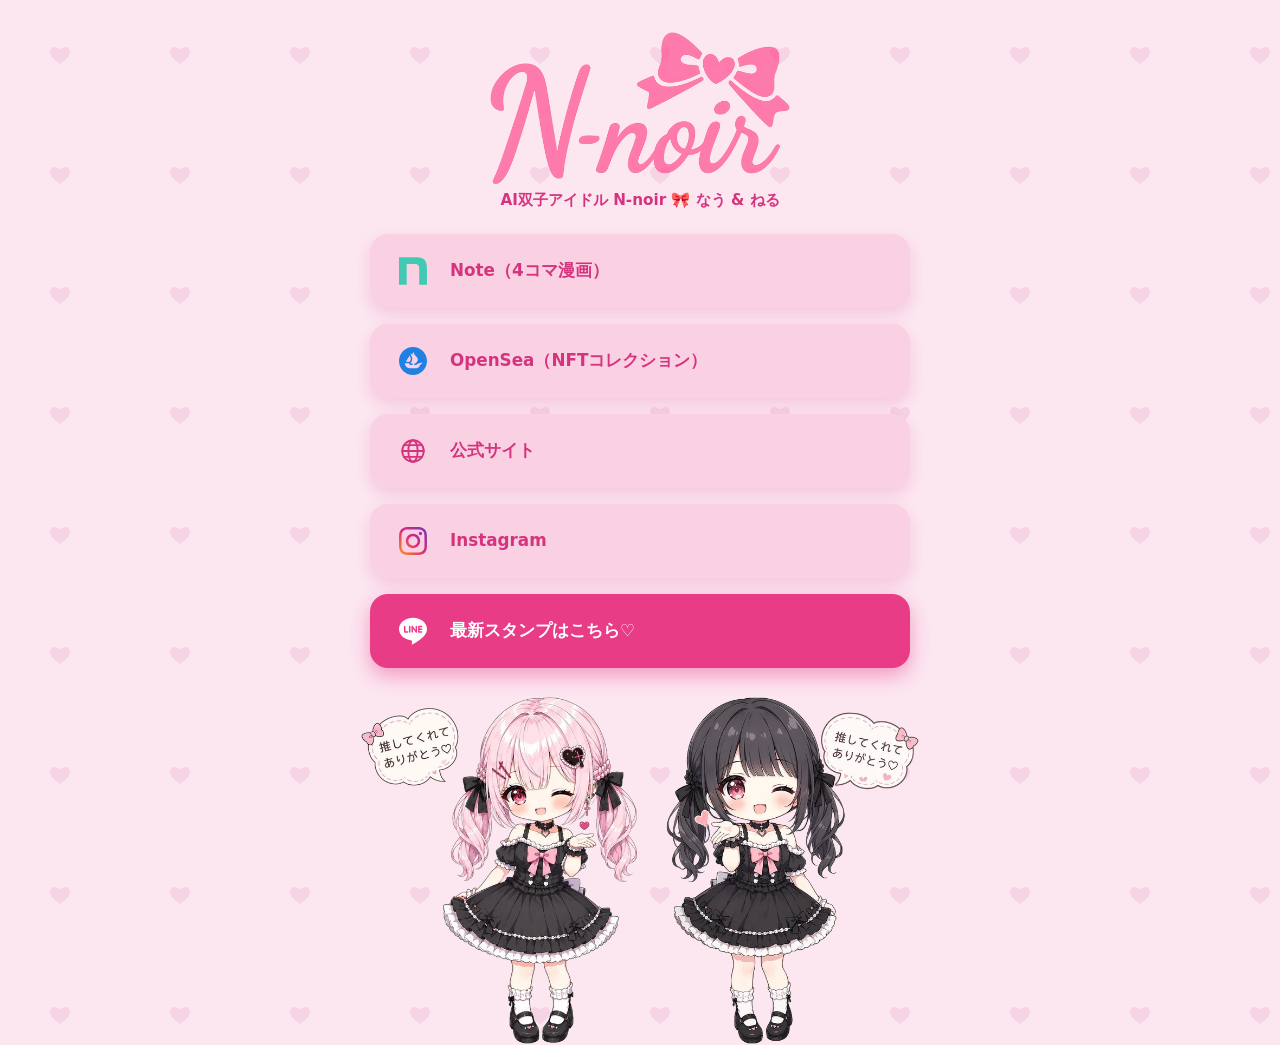
==== links.html @ d2251123 "Add links hub page (links.html) with brand-icon buttons 5 buttons (Note/OpenSea/公式サイト/Instagram + LI" ====
<!DOCTYPE html>
<html lang="ja">
<head>
  <meta charset="UTF-8">
  <meta name="viewport" content="width=device-width, initial-scale=1.0">
  <title>N-noir｜リンク</title>
  <meta name="description" content="N-noir（なう＆ねる）の各リンクまとめ">
  <style>
    :root{
      --pink-bg:#FAD1E3;        /* 1〜4番：淡いピンク背景 */
      --pink-text:#D6337E;      /* 1〜4番：濃いピンク文字 */
      --accent-bg:#E93C87;      /* 5番：濃いめのピンク */
      --page-bg:#FCE7F1;        /* ページ背景（やさしいピンク） */
    }
    *{box-sizing:border-box;}
    body{
      margin:0;
      min-height:100vh;
      background-color:var(--page-bg);
      background-image:url("data:image/svg+xml,%3Csvg xmlns='http://www.w3.org/2000/svg' width='120' height='120' viewBox='0 0 120 120'%3E%3Cpath d='M60,64C60,64,50,58,50,52C50,49,52,47,54.5,47C57,47,60,49.5,60,49.5C60,49.5,63,47,65.5,47C68,47,70,49,70,52C70,58,60,64,60,64Z' fill='%23EFB7D1' fill-opacity='0.4'/%3E%3C/svg%3E");
      background-size:120px 120px;
      font-family:"Hiragino Maru Gothic ProN","ヒラギノ丸ゴ ProN",
                  "Rounded Mplus 1c","M PLUS Rounded 1c",system-ui,
                  -apple-system,"Segoe UI",sans-serif;
      display:flex;
      flex-direction:column;
      align-items:center;
      padding:26px 0 0;
    }
    .logo{
      width:62%;
      max-width:300px;
      height:auto;
      opacity:.65;            /* ロゴは薄め・控えめ */
      margin:6px 0 4px;
    }
    .tagline{
      color:var(--pink-text);
      font-size:.95rem;
      font-weight:700;
      text-align:center;
      line-height:1.5;
      width:86%;
      max-width:540px;
      margin:0 0 22px;
    }
    .links{
      width:86%;
      max-width:540px;
      display:flex;
      flex-direction:column;
      gap:16px;
    }
    .link-btn{
      display:flex;
      align-items:center;
      gap:14px;
      width:100%;
      min-width:0;
      min-height:66px;
      padding:14px 20px;
      border-radius:18px;
      background:var(--pink-bg);
      color:var(--pink-text);
      text-decoration:none;
      font-weight:700;
      box-shadow:0 6px 16px rgba(214,51,126,.18);
      transition:transform .18s ease, box-shadow .18s ease;
      -webkit-tap-highlight-color:transparent;
    }
    .link-btn .icon{
      flex:0 0 46px;
      width:46px;
      height:46px;
      display:flex;
      align-items:center;
      justify-content:center;
    }
    .link-btn .icon svg{width:28px;height:28px;display:block;}
    .link-btn .label{
      font-size:1.05rem;
      line-height:1.35;
      min-width:0;
      overflow-wrap:break-word;
    }
    .link-btn:hover,
    .link-btn:focus-visible,
    .link-btn:active{
      transform:translateY(-2px) scale(1.02);
      box-shadow:0 10px 22px rgba(214,51,126,.28);
      outline:none;
    }
    /* 5番：アクセント（形・サイズは他と同一、色だけ変更） */
    .link-btn.accent{
      background:var(--accent-bg);
      color:#ffffff;
      box-shadow:0 8px 20px rgba(233,60,135,.45);
    }
    .link-btn.accent:hover,
    .link-btn.accent:focus-visible,
    .link-btn.accent:active{
      box-shadow:0 12px 26px rgba(233,60,135,.55);
    }
    /* 下の2人（高さ揃え済みの素材） */
    .characters{
      width:100%;
      max-width:600px;
      margin-top:auto;          /* ページ下部に寄せる */
      padding-top:28px;
      display:block;
    }
    .characters img{
      display:block;
      width:96%;
      max-width:560px;
      height:auto;
      margin:0 auto;
    }
  </style>
</head>
<body>
  <img class="logo" src="assets/links/logo.png" alt="N-noir ロゴ">
  <p class="tagline">AI双子アイドル N-noir 🎀 なう &amp; ねる</p>

  <nav class="links" aria-label="N-noir 各種リンク">

    <!-- 1. note -->
    <a class="link-btn" href="https://note.com/nnoir_official"
       target="_blank" rel="noopener noreferrer" aria-label="note（4コマ漫画）を開く">
      <span class="icon" aria-hidden="true">
        <svg viewBox="0 0 24 24" xmlns="http://www.w3.org/2000/svg">
          <path fill="#41C9B4" d="M0 .279c4.623 0 10.953-.235 15.498-.117 6.099.156 8.39 2.813 8.468 9.374.077 3.71 0 14.335 0 14.335h-6.598c0-9.296.04-10.83 0-13.759-.078-2.578-.814-3.807-2.795-4.041-2.097-.235-7.975-.04-7.975-.04v17.84H0Z"/>
        </svg>
      </span>
      <span class="label">Note（4コマ漫画）</span>
    </a>

    <!-- 2. OpenSea -->
    <a class="link-btn" href="https://opensea.io/ja/NnoirProject"
       target="_blank" rel="noopener noreferrer" aria-label="OpenSea（NFTコレクション）を開く">
      <span class="icon" aria-hidden="true">
        <svg viewBox="0 0 24 24" xmlns="http://www.w3.org/2000/svg">
          <path fill="#2081E2" d="M12 0C5.374 0 0 5.374 0 12s5.374 12 12 12 12-5.374 12-12S18.629 0 12 0ZM5.92 12.403l.051-.081 3.123-4.884a.107.107 0 0 1 .187.014c.52 1.169.972 2.623.76 3.528-.088.372-.335.876-.614 1.342a2.405 2.405 0 0 1-.117.199.106.106 0 0 1-.09.045H6.013a.106.106 0 0 1-.091-.163zm13.914 1.68a.109.109 0 0 1-.065.101c-.243.103-1.07.485-1.414.962-.878 1.222-1.548 2.97-3.048 2.97H9.053a4.019 4.019 0 0 1-4.013-4.028v-.072c0-.058.048-.106.108-.106h3.485c.07 0 .12.063.115.132-.026.226.017.459.125.67.206.42.636.682 1.099.682h1.726v-1.347H9.99a.11.11 0 0 1-.089-.173l.063-.09c.16-.231.391-.586.621-.992.156-.274.308-.566.43-.86.024-.052.043-.107.065-.16.033-.094.067-.182.091-.269a4.57 4.57 0 0 0 .065-.223c.057-.25.081-.514.081-.787 0-.108-.004-.221-.014-.327-.005-.117-.02-.235-.034-.352a3.415 3.415 0 0 0-.048-.312 6.494 6.494 0 0 0-.098-.468l-.014-.06c-.03-.108-.056-.21-.09-.317a11.824 11.824 0 0 0-.328-.972 5.212 5.212 0 0 0-.142-.355c-.072-.178-.146-.339-.213-.49a3.564 3.564 0 0 1-.094-.197 4.658 4.658 0 0 0-.103-.213c-.024-.053-.053-.104-.072-.152l-.211-.388c-.029-.053.019-.118.077-.101l1.32.357h.01l.173.05.192.054.07.019v-.783c0-.379.302-.686.679-.686a.66.66 0 0 1 .477.202.69.69 0 0 1 .2.484V6.65l.141.039c.01.005.022.01.031.017.034.024.084.062.147.11.05.038.103.086.165.137a10.351 10.351 0 0 1 .574.504c.214.199.454.432.684.691.065.074.127.146.192.226.062.079.132.156.19.232.079.104.16.212.235.324.033.053.074.108.105.161.096.142.178.288.257.435.034.067.067.141.096.213.089.197.159.396.202.598a.65.65 0 0 1 .029.132v.01c.014.057.019.12.024.184a2.057 2.057 0 0 1-.106.874c-.031.084-.06.17-.098.254-.075.17-.161.343-.264.502-.034.06-.075.122-.113.182-.043.063-.089.123-.127.18a3.89 3.89 0 0 1-.173.221c-.053.072-.106.144-.166.209-.081.098-.16.19-.245.278-.048.058-.1.118-.156.17-.052.06-.108.113-.156.161-.084.084-.15.147-.208.202l-.137.122a.102.102 0 0 1-.072.03h-1.051v1.346h1.322c.295 0 .576-.104.804-.298.077-.067.415-.36.816-.802a.094.094 0 0 1 .05-.03l3.65-1.057a.108.108 0 0 1 .138.103z"/>
        </svg>
      </span>
      <span class="label">OpenSea（NFTコレクション）</span>
    </a>

    <!-- 3. 公式サイト（globe：線アイコン・モノクロ） -->
    <a class="link-btn" href="https://n-noir.com"
       target="_blank" rel="noopener noreferrer" aria-label="公式サイトを開く">
      <span class="icon" aria-hidden="true">
        <svg viewBox="0 0 24 24" fill="none" stroke="#D6337E" stroke-width="1.6"
             stroke-linecap="round" xmlns="http://www.w3.org/2000/svg">
          <circle cx="12" cy="12" r="9.2"/>
          <ellipse cx="12" cy="12" rx="4" ry="9.2"/>
          <line x1="2.8" y1="12" x2="21.2" y2="12"/>
          <line x1="4.3" y1="7" x2="19.7" y2="7"/>
          <line x1="4.3" y1="17" x2="19.7" y2="17"/>
        </svg>
      </span>
      <span class="label">公式サイト</span>
    </a>

    <!-- 4. Instagram（公式グラデーション） -->
    <a class="link-btn" href="https://www.instagram.com/nnoir__official"
       target="_blank" rel="noopener noreferrer" aria-label="Instagramを開く">
      <span class="icon" aria-hidden="true">
        <svg viewBox="0 0 24 24" xmlns="http://www.w3.org/2000/svg">
          <defs>
            <linearGradient id="igGrad" x1="2" y1="22" x2="22" y2="2"
                            gradientUnits="userSpaceOnUse">
              <stop offset="0" stop-color="#F58529"/>
              <stop offset="0.5" stop-color="#DD2A7B"/>
              <stop offset="1" stop-color="#8134AF"/>
            </linearGradient>
          </defs>
          <path fill="url(#igGrad)" d="M7.0301.084c-1.2768.0602-2.1487.264-2.911.5634-.7888.3075-1.4575.72-2.1228 1.3877-.6652.6677-1.075 1.3368-1.3802 2.127-.2954.7638-.4956 1.6365-.552 2.914-.0564 1.2775-.0689 1.6882-.0626 4.947.0062 3.2586.0206 3.6671.0825 4.9473.061 1.2765.264 2.1482.5635 2.9107.308.7889.72 1.4573 1.388 2.1228.6679.6655 1.3365 1.0743 2.1285 1.38.7632.295 1.6361.4961 2.9134.552 1.2773.056 1.6884.069 4.9462.0627 3.2578-.0062 3.668-.0207 4.9478-.0814 1.28-.0607 2.147-.2652 2.9098-.5633.7889-.3086 1.4578-.72 2.1228-1.3881.665-.6682 1.0745-1.3378 1.3795-2.1284.2957-.7632.4966-1.636.552-2.9124.056-1.2809.0692-1.6898.063-4.948-.0063-3.2583-.021-3.6668-.0817-4.9465-.0607-1.2797-.264-2.1487-.5633-2.9117-.3084-.7889-.72-1.4568-1.3876-2.1228C21.2982 1.33 20.628.9208 19.8378.6165 19.074.321 18.2017.1197 16.9244.0645 15.6471.0093 15.236-.005 11.977.0014 8.718.0076 8.31.0215 7.0301.0839m.1402 21.6932c-1.17-.0509-1.8053-.2453-2.2287-.408-.5606-.216-.96-.4771-1.3819-.895-.422-.4178-.6811-.8186-.9-1.378-.1644-.4234-.3624-1.058-.4171-2.228-.0595-1.2645-.072-1.6442-.079-4.848-.007-3.2037.0053-3.583.0607-4.848.05-1.169.2456-1.805.408-2.2282.216-.5613.4762-.96.895-1.3816.4188-.4217.8184-.6814 1.3783-.9003.423-.1651 1.0575-.3614 2.227-.4171 1.2655-.06 1.6447-.072 4.848-.079 3.2033-.007 3.5835.005 4.8495.0608 1.169.0508 1.8053.2445 2.228.408.5608.216.96.4754 1.3816.895.4217.4194.6816.8176.9005 1.3787.1653.4217.3617 1.056.4169 2.2263.0602 1.2655.0739 1.645.0796 4.848.0058 3.203-.0055 3.5834-.061 4.848-.051 1.17-.245 1.8055-.408 2.2294-.216.5604-.4763.96-.8954 1.3814-.419.4215-.8181.6811-1.3783.9-.4224.1649-1.0577.3617-2.2262.4174-1.2656.0595-1.6448.072-4.8493.079-3.2045.007-3.5825-.006-4.848-.0608M16.953 5.5864A1.44 1.44 0 1 0 18.39 4.144a1.44 1.44 0 0 0-1.437 1.4424M5.8385 12.012c.0067 3.4032 2.7706 6.1557 6.173 6.1493 3.4026-.0065 6.157-2.7701 6.1506-6.1733-.0065-3.4032-2.771-6.1565-6.174-6.1498-3.403.0067-6.156 2.771-6.1496 6.1738M8 12.0077a4 4 0 1 1 4.008 3.9921A3.9996 3.9996 0 0 1 8 12.0077"/>
        </svg>
      </span>
      <span class="label">Instagram</span>
    </a>

    <!-- 5. LINEスタンプ（アクセント：濃いめピンク＋白文字＋白アイコン） -->
    <a class="link-btn accent" href="https://store.line.me/stickershop/author/6254083/ja"
       target="_blank" rel="noopener noreferrer"
       aria-label="LINEスタンプ（なう＆ねる）の最新スタンプ一覧を開く">
      <span class="icon" aria-hidden="true">
        <svg viewBox="0 0 24 24" xmlns="http://www.w3.org/2000/svg">
          <path fill="#ffffff" d="M19.365 9.863c.349 0 .63.285.63.631 0 .345-.281.63-.63.63H17.61v1.125h1.755c.349 0 .63.283.63.63 0 .344-.281.629-.63.629h-2.386c-.345 0-.627-.285-.627-.629V8.108c0-.345.282-.63.63-.63h2.386c.346 0 .627.285.627.63 0 .349-.281.63-.63.63H17.61v1.125h1.755zm-3.855 3.016c0 .27-.174.51-.432.596-.064.021-.133.031-.199.031-.211 0-.391-.09-.51-.25l-2.443-3.317v2.94c0 .344-.279.629-.631.629-.346 0-.626-.285-.626-.629V8.108c0-.27.173-.51.43-.595.06-.023.136-.033.194-.033.195 0 .375.104.495.254l2.462 3.33V8.108c0-.345.282-.63.63-.63.345 0 .63.285.63.63v4.771zm-5.741 0c0 .344-.282.629-.631.629-.345 0-.627-.285-.627-.629V8.108c0-.345.282-.63.63-.63.346 0 .628.285.628.63v4.771zm-2.466.629H4.917c-.345 0-.63-.285-.63-.629V8.108c0-.345.285-.63.63-.63.348 0 .63.285.63.63v4.141h1.756c.348 0 .629.283.629.63 0 .344-.282.629-.629.629M24 10.314C24 4.943 18.615.572 12 .572S0 4.943 0 10.314c0 4.811 4.27 8.842 10.035 9.608.391.082.923.258 1.058.59.12.301.079.766.038 1.08l-.164 1.02c-.045.301-.24 1.186 1.049.645 1.291-.539 6.916-4.078 9.436-6.975C23.176 14.393 24 12.458 24 10.314"/>
        </svg>
      </span>
      <span class="label">最新スタンプはこちら♡</span>
    </a>

  </nav>

  <div class="characters" aria-hidden="true">
    <img src="assets/links/pair.png" alt="">
  </div>
</body>
</html>
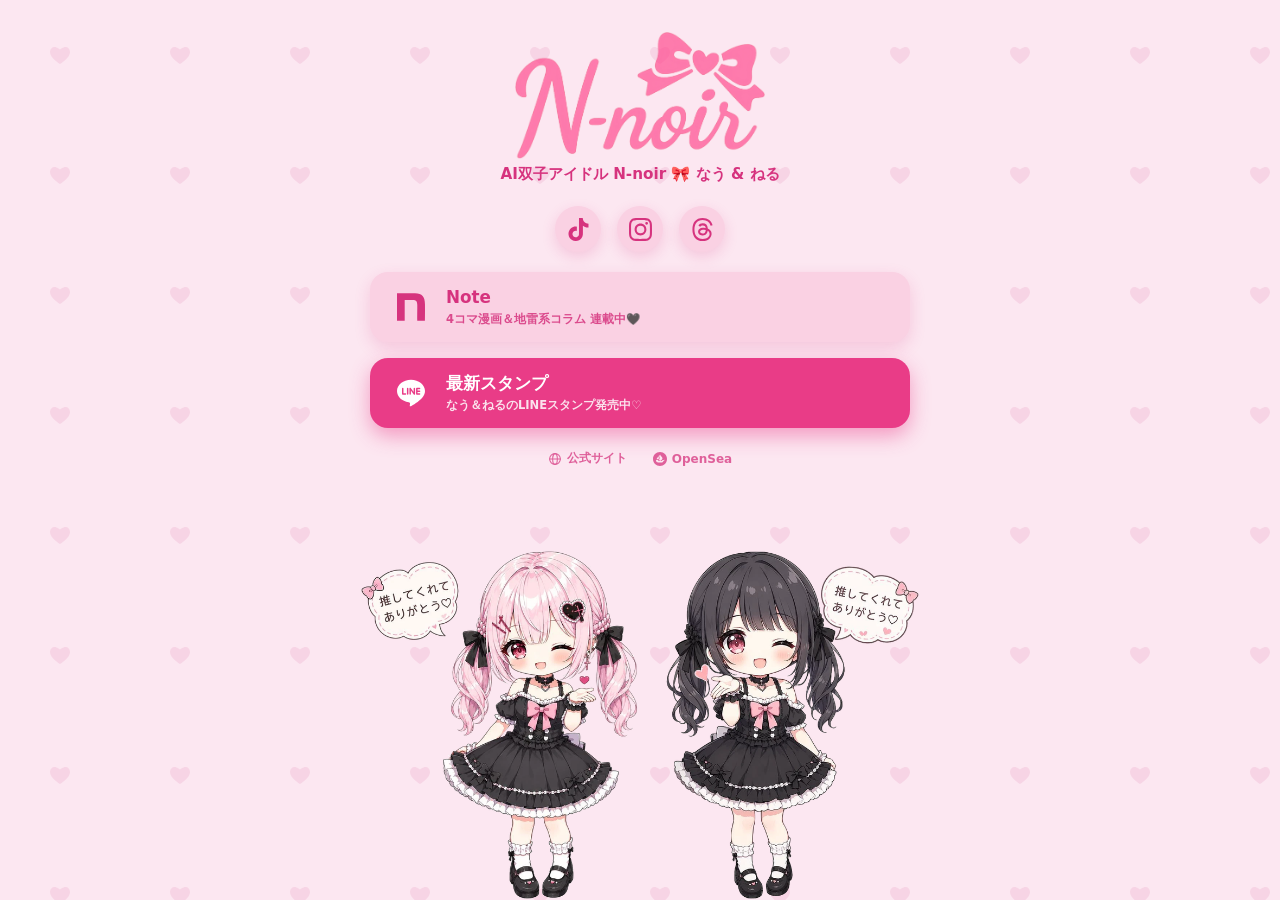
==== commit 9682001c: "linksページ刷新：SNS丸アイコン列＋2行ボタン＋小テキストリンク構成に変更 - 上部にTikTok / Instagram / Threadsの丸アイコン列を追加（インラインSVG・単色） - " ====
--- a/links.html
+++ b/links.html
@@ -5,11 +5,23 @@
   <meta name="viewport" content="width=device-width, initial-scale=1.0">
   <title>N-noir｜リンク</title>
   <meta name="description" content="N-noir（なう＆ねる）の各リンクまとめ">
+
+  <!-- OGP -->
+  <meta property="og:title" content="N-noir｜リンクまとめ">
+  <meta property="og:description" content="AI双子アイドル N-noir（なう＆ねる）の各リンクまとめ">
+  <meta property="og:type" content="website">
+  <meta property="og:url" content="https://n-noir.com/links.html">
+  <meta property="og:image" content="https://n-noir.com/assets/ogp.jpg">
+  <meta property="og:image:width" content="1200">
+  <meta property="og:image:height" content="630">
+  <meta name="twitter:card" content="summary_large_image">
+  <meta name="twitter:image" content="https://n-noir.com/assets/ogp.jpg">
+  <link rel="icon" href="assets/favicon.png" type="image/png">
   <style>
     :root{
-      --pink-bg:#FAD1E3;        /* 1〜4番：淡いピンク背景 */
-      --pink-text:#D6337E;      /* 1〜4番：濃いピンク文字 */
-      --accent-bg:#E93C87;      /* 5番：濃いめのピンク */
+      --pink-bg:#FAD1E3;        /* 淡いピンク背景 */
+      --pink-text:#D6337E;      /* 濃いピンク文字 */
+      --accent-bg:#E93C87;      /* アクセント：濃いめのピンク */
       --page-bg:#FCE7F1;        /* ページ背景（やさしいピンク） */
     }
     *{box-sizing:border-box;}
@@ -28,8 +40,8 @@
       padding:26px 0 0;
     }
     .logo{
-      width:62%;
-      max-width:300px;
+      width:52%;
+      max-width:250px;
       height:auto;
       opacity:.65;            /* ロゴは薄め・控えめ */
       margin:6px 0 4px;
@@ -42,8 +54,41 @@
       line-height:1.5;
       width:86%;
       max-width:540px;
-      margin:0 0 22px;
-    }
+      margin:0 0 20px;
+    }
+
+    /* 1. SNS丸アイコン列 */
+    .socials{
+      display:flex;
+      justify-content:center;
+      align-items:center;
+      gap:16px;
+      margin:0 0 20px;
+    }
+    .social-btn{
+      flex:0 0 auto;
+      width:46px;
+      height:46px;
+      border-radius:50%;
+      background:var(--pink-bg);
+      color:var(--pink-text);
+      display:flex;
+      align-items:center;
+      justify-content:center;
+      box-shadow:0 5px 14px rgba(214,51,126,.18);
+      transition:transform .18s ease, box-shadow .18s ease;
+      -webkit-tap-highlight-color:transparent;
+    }
+    .social-btn svg{width:23px;height:23px;display:block;fill:currentColor;}
+    .social-btn:hover,
+    .social-btn:focus-visible,
+    .social-btn:active{
+      transform:translateY(-2px) scale(1.05);
+      box-shadow:0 9px 20px rgba(214,51,126,.28);
+      outline:none;
+    }
+
+    /* 2. メインボタン */
     .links{
       width:86%;
       max-width:540px;
@@ -69,18 +114,28 @@
       -webkit-tap-highlight-color:transparent;
     }
     .link-btn .icon{
-      flex:0 0 46px;
-      width:46px;
-      height:46px;
+      flex:0 0 42px;
+      width:42px;
+      height:42px;
       display:flex;
       align-items:center;
       justify-content:center;
     }
-    .link-btn .icon svg{width:28px;height:28px;display:block;}
-    .link-btn .label{
+    .link-btn .icon svg{width:28px;height:28px;display:block;fill:currentColor;}
+    .link-btn .text{min-width:0;}
+    .link-btn .title{
+      display:block;
       font-size:1.05rem;
-      line-height:1.35;
-      min-width:0;
+      line-height:1.3;
+      overflow-wrap:break-word;
+    }
+    .link-btn .desc{
+      display:block;
+      margin-top:3px;
+      font-size:.72rem;      /* 約11.5px：説明文は小さめ */
+      font-weight:600;
+      line-height:1.4;
+      opacity:.85;
       overflow-wrap:break-word;
     }
     .link-btn:hover,
@@ -90,7 +145,7 @@
       box-shadow:0 10px 22px rgba(214,51,126,.28);
       outline:none;
     }
-    /* 5番：アクセント（形・サイズは他と同一、色だけ変更） */
+    /* アクセント（形・サイズは他と同一、色だけ変更） */
     .link-btn.accent{
       background:var(--accent-bg);
       color:#ffffff;
@@ -101,7 +156,41 @@
     .link-btn.accent:active{
       box-shadow:0 12px 26px rgba(233,60,135,.55);
     }
-    /* 下の2人（高さ揃え済みの素材） */
+
+    /* 3. 小テキストリンク */
+    .mini-links{
+      display:flex;
+      justify-content:center;
+      align-items:center;
+      flex-wrap:wrap;
+      gap:10px 22px;
+      width:86%;
+      max-width:540px;
+      margin:18px 0 0;
+    }
+    .mini-link{
+      display:inline-flex;
+      align-items:center;
+      gap:5px;
+      color:var(--pink-text);
+      opacity:.75;
+      font-size:.75rem;      /* 約12px：控えめ */
+      font-weight:700;
+      text-decoration:none;
+      padding:4px 2px;
+      -webkit-tap-highlight-color:transparent;
+    }
+    .mini-link svg{width:14px;height:14px;display:block;fill:currentColor;}
+    .mini-link svg[fill="none"]{fill:none;}   /* 線だけのアイコンは塗らない */
+    .mini-link:hover,
+    .mini-link:focus-visible,
+    .mini-link:active{
+      opacity:1;
+      text-decoration:underline;
+      outline:none;
+    }
+
+    /* 4. 下の2人（高さ揃え済みの素材） */
     .characters{
       width:100%;
       max-width:600px;
@@ -122,79 +211,89 @@
   <img class="logo" src="assets/links/logo.png" alt="N-noir ロゴ">
   <p class="tagline">AI双子アイドル N-noir 🎀 なう &amp; ねる</p>
 
+  <!-- 1. SNS丸アイコン -->
+  <nav class="socials" aria-label="N-noir 公式SNS">
+
+    <a class="social-btn" href="https://www.tiktok.com/@nnoir__official"
+       target="_blank" rel="noopener" aria-label="TikTok">
+      <svg viewBox="0 0 24 24" xmlns="http://www.w3.org/2000/svg" aria-hidden="true">
+        <path d="M12.525.02c1.31-.02 2.61-.01 3.91-.02.08 1.53.63 3.09 1.75 4.17 1.12 1.11 2.7 1.62 4.24 1.79v4.03c-1.44-.05-2.89-.35-4.2-.97-.57-.26-1.1-.59-1.62-.93-.01 2.92.01 5.84-.02 8.75-.08 1.4-.54 2.79-1.35 3.94-1.31 1.92-3.58 3.17-5.91 3.21-1.43.08-2.86-.31-4.08-1.03-2.02-1.19-3.44-3.37-3.65-5.71-.02-.5-.03-1-.01-1.49.18-1.9 1.12-3.72 2.58-4.96 1.66-1.44 3.98-2.13 6.15-1.72.02 1.48-.04 2.96-.04 4.44-.99-.32-2.15-.23-3.02.37-.63.41-1.11 1.04-1.36 1.75-.21.51-.15 1.07-.14 1.61.24 1.64 1.82 3.02 3.5 2.87 1.12-.01 2.19-.66 2.77-1.61.19-.33.4-.67.41-1.06.1-1.79.06-3.57.07-5.36.01-4.03-.01-8.05.02-12.07z"/>
+      </svg>
+    </a>
+
+    <a class="social-btn" href="https://www.instagram.com/nnoir__official"
+       target="_blank" rel="noopener" aria-label="Instagram">
+      <svg viewBox="0 0 24 24" xmlns="http://www.w3.org/2000/svg" aria-hidden="true">
+        <path d="M7.0301.084c-1.2768.0602-2.1487.264-2.911.5634-.7888.3075-1.4575.72-2.1228 1.3877-.6652.6677-1.075 1.3368-1.3802 2.127-.2954.7638-.4956 1.6365-.552 2.914-.0564 1.2775-.0689 1.6882-.0626 4.947.0062 3.2586.0206 3.6671.0825 4.9473.061 1.2765.264 2.1482.5635 2.9107.308.7889.72 1.4573 1.388 2.1228.6679.6655 1.3365 1.0743 2.1285 1.38.7632.295 1.6361.4961 2.9134.552 1.2773.056 1.6884.069 4.9462.0627 3.2578-.0062 3.668-.0207 4.9478-.0814 1.28-.0607 2.147-.2652 2.9098-.5633.7889-.3086 1.4578-.72 2.1228-1.3881.665-.6682 1.0745-1.3378 1.3795-2.1284.2957-.7632.4966-1.636.552-2.9124.056-1.2809.0692-1.6898.063-4.948-.0063-3.2583-.021-3.6668-.0817-4.9465-.0607-1.2797-.264-2.1487-.5633-2.9117-.3084-.7889-.72-1.4568-1.3876-2.1228C21.2982 1.33 20.628.9208 19.8378.6165 19.074.321 18.2017.1197 16.9244.0645 15.6471.0093 15.236-.005 11.977.0014 8.718.0076 8.31.0215 7.0301.0839m.1402 21.6932c-1.17-.0509-1.8053-.2453-2.2287-.408-.5606-.216-.96-.4771-1.3819-.895-.422-.4178-.6811-.8186-.9-1.378-.1644-.4234-.3624-1.058-.4171-2.228-.0595-1.2645-.072-1.6442-.079-4.848-.007-3.2037.0053-3.583.0607-4.848.05-1.169.2456-1.805.408-2.2282.216-.5613.4762-.96.895-1.3816.4188-.4217.8184-.6814 1.3783-.9003.423-.1651 1.0575-.3614 2.227-.4171 1.2655-.06 1.6447-.072 4.848-.079 3.2033-.007 3.5835.005 4.8495.0608 1.169.0508 1.8053.2445 2.228.408.5608.216.96.4754 1.3816.895.4217.4194.6816.8176.9005 1.3787.1653.4217.3617 1.056.4169 2.2263.0602 1.2655.0739 1.645.0796 4.848.0058 3.203-.0055 3.5834-.061 4.848-.051 1.17-.245 1.8055-.408 2.2294-.216.5604-.4763.96-.8954 1.3814-.419.4215-.8181.6811-1.3783.9-.4224.1649-1.0577.3617-2.2262.4174-1.2656.0595-1.6448.072-4.8493.079-3.2045.007-3.5825-.006-4.848-.0608M16.953 5.5864A1.44 1.44 0 1 0 18.39 4.144a1.44 1.44 0 0 0-1.437 1.4424M5.8385 12.012c.0067 3.4032 2.7706 6.1557 6.173 6.1493 3.4026-.0065 6.157-2.7701 6.1506-6.1733-.0065-3.4032-2.771-6.1565-6.174-6.1498-3.403.0067-6.156 2.771-6.1496 6.1738M8 12.0077a4 4 0 1 1 4.008 3.9921A3.9996 3.9996 0 0 1 8 12.0077"/>
+      </svg>
+    </a>
+
+    <a class="social-btn" href="https://www.threads.com/@nnoir__official"
+       target="_blank" rel="noopener" aria-label="Threads">
+      <svg viewBox="0 0 24 24" xmlns="http://www.w3.org/2000/svg" aria-hidden="true">
+        <path d="M12.186 24h-.007c-3.581-.024-6.334-1.205-8.184-3.509C2.35 18.44 1.5 15.586 1.472 12.01v-.017c.03-3.579.879-6.43 2.525-8.482C5.845 1.205 8.6.024 12.18 0h.014c2.746.02 5.043.725 6.826 2.098 1.677 1.29 2.858 3.13 3.509 5.467l-2.04.569c-1.104-3.96-3.898-5.984-8.304-6.015-2.91.022-5.11.936-6.54 2.717C4.307 6.504 3.616 8.914 3.589 12c.027 3.086.718 5.496 2.057 7.164 1.43 1.783 3.631 2.698 6.54 2.717 2.623-.02 4.358-.631 5.8-2.045 1.647-1.613 1.618-3.593 1.09-4.798-.31-.71-.873-1.3-1.634-1.75-.192 1.352-.622 2.446-1.284 3.272-.886 1.102-2.14 1.704-3.73 1.79-1.202.065-2.361-.218-3.259-.801-1.063-.689-1.685-1.74-1.752-2.964-.065-1.19.408-2.285 1.33-3.082.88-.76 2.119-1.207 3.583-1.291a13.853 13.853 0 0 1 3.02.142c-.126-.742-.375-1.332-.75-1.757-.513-.586-1.308-.883-2.359-.89h-.029c-.844 0-1.992.232-2.721 1.32L7.734 7.847c.98-1.454 2.568-2.256 4.478-2.256h.044c3.194.02 5.097 1.975 5.287 5.388.108.046.216.094.321.142 1.49.7 2.58 1.761 3.154 3.07.797 1.82.871 4.79-1.548 7.158-1.85 1.81-4.094 2.628-7.277 2.65Zm1.003-11.69c-.242 0-.487.007-.739.021-1.836.103-2.98.946-2.916 2.143.067 1.256 1.452 1.839 2.784 1.767 1.224-.065 2.818-.543 3.086-3.71a10.5 10.5 0 0 0-2.215-.221Z"/>
+      </svg>
+    </a>
+
+  </nav>
+
+  <!-- 2. メインボタン -->
   <nav class="links" aria-label="N-noir 各種リンク">
 
-    <!-- 1. note -->
     <a class="link-btn" href="https://note.com/nnoir_official"
-       target="_blank" rel="noopener noreferrer" aria-label="note（4コマ漫画）を開く">
+       target="_blank" rel="noopener" aria-label="Note を開く">
       <span class="icon" aria-hidden="true">
         <svg viewBox="0 0 24 24" xmlns="http://www.w3.org/2000/svg">
-          <path fill="#41C9B4" d="M0 .279c4.623 0 10.953-.235 15.498-.117 6.099.156 8.39 2.813 8.468 9.374.077 3.71 0 14.335 0 14.335h-6.598c0-9.296.04-10.83 0-13.759-.078-2.578-.814-3.807-2.795-4.041-2.097-.235-7.975-.04-7.975-.04v17.84H0Z"/>
+          <path d="M0 .279c4.623 0 10.953-.235 15.498-.117 6.099.156 8.39 2.813 8.468 9.374.077 3.71 0 14.335 0 14.335h-6.598c0-9.296.04-10.83 0-13.759-.078-2.578-.814-3.807-2.795-4.041-2.097-.235-7.975-.04-7.975-.04v17.84H0Z"/>
         </svg>
       </span>
-      <span class="label">Note（4コマ漫画）</span>
-    </a>
-
-    <!-- 2. OpenSea -->
-    <a class="link-btn" href="https://opensea.io/ja/NnoirProject"
-       target="_blank" rel="noopener noreferrer" aria-label="OpenSea（NFTコレクション）を開く">
+      <span class="text">
+        <span class="title">Note</span>
+        <!-- お知らせ文言：ここを編集（Note） -->
+        <span class="desc">4コマ漫画＆地雷系コラム 連載中🖤</span>
+      </span>
+    </a>
+
+    <a class="link-btn accent" href="https://store.line.me/stickershop/author/6254083/ja"
+       target="_blank" rel="noopener" aria-label="最新スタンプを開く">
       <span class="icon" aria-hidden="true">
         <svg viewBox="0 0 24 24" xmlns="http://www.w3.org/2000/svg">
-          <path fill="#2081E2" d="M12 0C5.374 0 0 5.374 0 12s5.374 12 12 12 12-5.374 12-12S18.629 0 12 0ZM5.92 12.403l.051-.081 3.123-4.884a.107.107 0 0 1 .187.014c.52 1.169.972 2.623.76 3.528-.088.372-.335.876-.614 1.342a2.405 2.405 0 0 1-.117.199.106.106 0 0 1-.09.045H6.013a.106.106 0 0 1-.091-.163zm13.914 1.68a.109.109 0 0 1-.065.101c-.243.103-1.07.485-1.414.962-.878 1.222-1.548 2.97-3.048 2.97H9.053a4.019 4.019 0 0 1-4.013-4.028v-.072c0-.058.048-.106.108-.106h3.485c.07 0 .12.063.115.132-.026.226.017.459.125.67.206.42.636.682 1.099.682h1.726v-1.347H9.99a.11.11 0 0 1-.089-.173l.063-.09c.16-.231.391-.586.621-.992.156-.274.308-.566.43-.86.024-.052.043-.107.065-.16.033-.094.067-.182.091-.269a4.57 4.57 0 0 0 .065-.223c.057-.25.081-.514.081-.787 0-.108-.004-.221-.014-.327-.005-.117-.02-.235-.034-.352a3.415 3.415 0 0 0-.048-.312 6.494 6.494 0 0 0-.098-.468l-.014-.06c-.03-.108-.056-.21-.09-.317a11.824 11.824 0 0 0-.328-.972 5.212 5.212 0 0 0-.142-.355c-.072-.178-.146-.339-.213-.49a3.564 3.564 0 0 1-.094-.197 4.658 4.658 0 0 0-.103-.213c-.024-.053-.053-.104-.072-.152l-.211-.388c-.029-.053.019-.118.077-.101l1.32.357h.01l.173.05.192.054.07.019v-.783c0-.379.302-.686.679-.686a.66.66 0 0 1 .477.202.69.69 0 0 1 .2.484V6.65l.141.039c.01.005.022.01.031.017.034.024.084.062.147.11.05.038.103.086.165.137a10.351 10.351 0 0 1 .574.504c.214.199.454.432.684.691.065.074.127.146.192.226.062.079.132.156.19.232.079.104.16.212.235.324.033.053.074.108.105.161.096.142.178.288.257.435.034.067.067.141.096.213.089.197.159.396.202.598a.65.65 0 0 1 .029.132v.01c.014.057.019.12.024.184a2.057 2.057 0 0 1-.106.874c-.031.084-.06.17-.098.254-.075.17-.161.343-.264.502-.034.06-.075.122-.113.182-.043.063-.089.123-.127.18a3.89 3.89 0 0 1-.173.221c-.053.072-.106.144-.166.209-.081.098-.16.19-.245.278-.048.058-.1.118-.156.17-.052.06-.108.113-.156.161-.084.084-.15.147-.208.202l-.137.122a.102.102 0 0 1-.072.03h-1.051v1.346h1.322c.295 0 .576-.104.804-.298.077-.067.415-.36.816-.802a.094.094 0 0 1 .05-.03l3.65-1.057a.108.108 0 0 1 .138.103z"/>
+          <path d="M19.365 9.863c.349 0 .63.285.63.631 0 .345-.281.63-.63.63H17.61v1.125h1.755c.349 0 .63.283.63.63 0 .344-.281.629-.63.629h-2.386c-.345 0-.627-.285-.627-.629V8.108c0-.345.282-.63.63-.63h2.386c.346 0 .627.285.627.63 0 .349-.281.63-.63.63H17.61v1.125h1.755zm-3.855 3.016c0 .27-.174.51-.432.596-.064.021-.133.031-.199.031-.211 0-.391-.09-.51-.25l-2.443-3.317v2.94c0 .344-.279.629-.631.629-.346 0-.626-.285-.626-.629V8.108c0-.27.173-.51.43-.595.06-.023.136-.033.194-.033.195 0 .375.104.495.254l2.462 3.33V8.108c0-.345.282-.63.63-.63.345 0 .63.285.63.63v4.771zm-5.741 0c0 .344-.282.629-.631.629-.345 0-.627-.285-.627-.629V8.108c0-.345.282-.63.63-.63.346 0 .628.285.628.63v4.771zm-2.466.629H4.917c-.345 0-.63-.285-.63-.629V8.108c0-.345.285-.63.63-.63.348 0 .63.285.63.63v4.141h1.756c.348 0 .629.283.629.63 0 .344-.282.629-.629.629M24 10.314C24 4.943 18.615.572 12 .572S0 4.943 0 10.314c0 4.811 4.27 8.842 10.035 9.608.391.082.923.258 1.058.59.12.301.079.766.038 1.08l-.164 1.02c-.045.301-.24 1.186 1.049.645 1.291-.539 6.916-4.078 9.436-6.975C23.176 14.393 24 12.458 24 10.314"/>
         </svg>
       </span>
-      <span class="label">OpenSea（NFTコレクション）</span>
-    </a>
-
-    <!-- 3. 公式サイト（globe：線アイコン・モノクロ） -->
-    <a class="link-btn" href="https://n-noir.com"
-       target="_blank" rel="noopener noreferrer" aria-label="公式サイトを開く">
-      <span class="icon" aria-hidden="true">
-        <svg viewBox="0 0 24 24" fill="none" stroke="#D6337E" stroke-width="1.6"
-             stroke-linecap="round" xmlns="http://www.w3.org/2000/svg">
-          <circle cx="12" cy="12" r="9.2"/>
-          <ellipse cx="12" cy="12" rx="4" ry="9.2"/>
-          <line x1="2.8" y1="12" x2="21.2" y2="12"/>
-          <line x1="4.3" y1="7" x2="19.7" y2="7"/>
-          <line x1="4.3" y1="17" x2="19.7" y2="17"/>
-        </svg>
+      <span class="text">
+        <span class="title">最新スタンプ</span>
+        <!-- お知らせ文言：ここを編集（LINEスタンプ） -->
+        <span class="desc">なう＆ねるのLINEスタンプ発売中♡</span>
       </span>
-      <span class="label">公式サイト</span>
-    </a>
-
-    <!-- 4. Instagram（公式グラデーション） -->
-    <a class="link-btn" href="https://www.instagram.com/nnoir__official"
-       target="_blank" rel="noopener noreferrer" aria-label="Instagramを開く">
-      <span class="icon" aria-hidden="true">
-        <svg viewBox="0 0 24 24" xmlns="http://www.w3.org/2000/svg">
-          <defs>
-            <linearGradient id="igGrad" x1="2" y1="22" x2="22" y2="2"
-                            gradientUnits="userSpaceOnUse">
-              <stop offset="0" stop-color="#F58529"/>
-              <stop offset="0.5" stop-color="#DD2A7B"/>
-              <stop offset="1" stop-color="#8134AF"/>
-            </linearGradient>
-          </defs>
-          <path fill="url(#igGrad)" d="M7.0301.084c-1.2768.0602-2.1487.264-2.911.5634-.7888.3075-1.4575.72-2.1228 1.3877-.6652.6677-1.075 1.3368-1.3802 2.127-.2954.7638-.4956 1.6365-.552 2.914-.0564 1.2775-.0689 1.6882-.0626 4.947.0062 3.2586.0206 3.6671.0825 4.9473.061 1.2765.264 2.1482.5635 2.9107.308.7889.72 1.4573 1.388 2.1228.6679.6655 1.3365 1.0743 2.1285 1.38.7632.295 1.6361.4961 2.9134.552 1.2773.056 1.6884.069 4.9462.0627 3.2578-.0062 3.668-.0207 4.9478-.0814 1.28-.0607 2.147-.2652 2.9098-.5633.7889-.3086 1.4578-.72 2.1228-1.3881.665-.6682 1.0745-1.3378 1.3795-2.1284.2957-.7632.4966-1.636.552-2.9124.056-1.2809.0692-1.6898.063-4.948-.0063-3.2583-.021-3.6668-.0817-4.9465-.0607-1.2797-.264-2.1487-.5633-2.9117-.3084-.7889-.72-1.4568-1.3876-2.1228C21.2982 1.33 20.628.9208 19.8378.6165 19.074.321 18.2017.1197 16.9244.0645 15.6471.0093 15.236-.005 11.977.0014 8.718.0076 8.31.0215 7.0301.0839m.1402 21.6932c-1.17-.0509-1.8053-.2453-2.2287-.408-.5606-.216-.96-.4771-1.3819-.895-.422-.4178-.6811-.8186-.9-1.378-.1644-.4234-.3624-1.058-.4171-2.228-.0595-1.2645-.072-1.6442-.079-4.848-.007-3.2037.0053-3.583.0607-4.848.05-1.169.2456-1.805.408-2.2282.216-.5613.4762-.96.895-1.3816.4188-.4217.8184-.6814 1.3783-.9003.423-.1651 1.0575-.3614 2.227-.4171 1.2655-.06 1.6447-.072 4.848-.079 3.2033-.007 3.5835.005 4.8495.0608 1.169.0508 1.8053.2445 2.228.408.5608.216.96.4754 1.3816.895.4217.4194.6816.8176.9005 1.3787.1653.4217.3617 1.056.4169 2.2263.0602 1.2655.0739 1.645.0796 4.848.0058 3.203-.0055 3.5834-.061 4.848-.051 1.17-.245 1.8055-.408 2.2294-.216.5604-.4763.96-.8954 1.3814-.419.4215-.8181.6811-1.3783.9-.4224.1649-1.0577.3617-2.2262.4174-1.2656.0595-1.6448.072-4.8493.079-3.2045.007-3.5825-.006-4.848-.0608M16.953 5.5864A1.44 1.44 0 1 0 18.39 4.144a1.44 1.44 0 0 0-1.437 1.4424M5.8385 12.012c.0067 3.4032 2.7706 6.1557 6.173 6.1493 3.4026-.0065 6.157-2.7701 6.1506-6.1733-.0065-3.4032-2.771-6.1565-6.174-6.1498-3.403.0067-6.156 2.771-6.1496 6.1738M8 12.0077a4 4 0 1 1 4.008 3.9921A3.9996 3.9996 0 0 1 8 12.0077"/>
-        </svg>
-      </span>
-      <span class="label">Instagram</span>
-    </a>
-
-    <!-- 5. LINEスタンプ（アクセント：濃いめピンク＋白文字＋白アイコン） -->
-    <a class="link-btn accent" href="https://store.line.me/stickershop/author/6254083/ja"
-       target="_blank" rel="noopener noreferrer"
-       aria-label="LINEスタンプ（なう＆ねる）の最新スタンプ一覧を開く">
-      <span class="icon" aria-hidden="true">
-        <svg viewBox="0 0 24 24" xmlns="http://www.w3.org/2000/svg">
-          <path fill="#ffffff" d="M19.365 9.863c.349 0 .63.285.63.631 0 .345-.281.63-.63.63H17.61v1.125h1.755c.349 0 .63.283.63.63 0 .344-.281.629-.63.629h-2.386c-.345 0-.627-.285-.627-.629V8.108c0-.345.282-.63.63-.63h2.386c.346 0 .627.285.627.63 0 .349-.281.63-.63.63H17.61v1.125h1.755zm-3.855 3.016c0 .27-.174.51-.432.596-.064.021-.133.031-.199.031-.211 0-.391-.09-.51-.25l-2.443-3.317v2.94c0 .344-.279.629-.631.629-.346 0-.626-.285-.626-.629V8.108c0-.27.173-.51.43-.595.06-.023.136-.033.194-.033.195 0 .375.104.495.254l2.462 3.33V8.108c0-.345.282-.63.63-.63.345 0 .63.285.63.63v4.771zm-5.741 0c0 .344-.282.629-.631.629-.345 0-.627-.285-.627-.629V8.108c0-.345.282-.63.63-.63.346 0 .628.285.628.63v4.771zm-2.466.629H4.917c-.345 0-.63-.285-.63-.629V8.108c0-.345.285-.63.63-.63.348 0 .63.285.63.63v4.141h1.756c.348 0 .629.283.629.63 0 .344-.282.629-.629.629M24 10.314C24 4.943 18.615.572 12 .572S0 4.943 0 10.314c0 4.811 4.27 8.842 10.035 9.608.391.082.923.258 1.058.59.12.301.079.766.038 1.08l-.164 1.02c-.045.301-.24 1.186 1.049.645 1.291-.539 6.916-4.078 9.436-6.975C23.176 14.393 24 12.458 24 10.314"/>
-        </svg>
-      </span>
-      <span class="label">最新スタンプはこちら♡</span>
     </a>
 
   </nav>
 
+  <!-- 3. 小テキストリンク -->
+  <nav class="mini-links" aria-label="その他のリンク">
+
+    <a class="mini-link" href="https://n-noir.com" aria-label="公式サイト">
+      <svg viewBox="0 0 24 24" fill="none" stroke="currentColor" stroke-width="1.8"
+           stroke-linecap="round" xmlns="http://www.w3.org/2000/svg" aria-hidden="true">
+        <circle cx="12" cy="12" r="9.2"/>
+        <ellipse cx="12" cy="12" rx="4" ry="9.2"/>
+        <line x1="2.8" y1="12" x2="21.2" y2="12"/>
+      </svg>
+      <span>公式サイト</span>
+    </a>
+
+    <a class="mini-link" href="https://opensea.io/ja/NnoirProject"
+       target="_blank" rel="noopener" aria-label="OpenSea">
+      <svg viewBox="0 0 24 24" xmlns="http://www.w3.org/2000/svg" aria-hidden="true">
+        <path d="M12 0C5.374 0 0 5.374 0 12s5.374 12 12 12 12-5.374 12-12S18.629 0 12 0ZM5.92 12.403l.051-.081 3.123-4.884a.107.107 0 0 1 .187.014c.52 1.169.972 2.623.76 3.528-.088.372-.335.876-.614 1.342a2.405 2.405 0 0 1-.117.199.106.106 0 0 1-.09.045H6.013a.106.106 0 0 1-.091-.163zm13.914 1.68a.109.109 0 0 1-.065.101c-.243.103-1.07.485-1.414.962-.878 1.222-1.548 2.97-3.048 2.97H9.053a4.019 4.019 0 0 1-4.013-4.028v-.072c0-.058.048-.106.108-.106h3.485c.07 0 .12.063.115.132-.026.226.017.459.125.67.206.42.636.682 1.099.682h1.726v-1.347H9.99a.11.11 0 0 1-.089-.173l.063-.09c.16-.231.391-.586.621-.992.156-.274.308-.566.43-.86.024-.052.043-.107.065-.16.033-.094.067-.182.091-.269a4.57 4.57 0 0 0 .065-.223c.057-.25.081-.514.081-.787 0-.108-.004-.221-.014-.327-.005-.117-.02-.235-.034-.352a3.415 3.415 0 0 0-.048-.312 6.494 6.494 0 0 0-.098-.468l-.014-.06c-.03-.108-.056-.21-.09-.317a11.824 11.824 0 0 0-.328-.972 5.212 5.212 0 0 0-.142-.355c-.072-.178-.146-.339-.213-.49a3.564 3.564 0 0 1-.094-.197 4.658 4.658 0 0 0-.103-.213c-.024-.053-.053-.104-.072-.152l-.211-.388c-.029-.053.019-.118.077-.101l1.32.357h.01l.173.05.192.054.07.019v-.783c0-.379.302-.686.679-.686a.66.66 0 0 1 .477.202.69.69 0 0 1 .2.484V6.65l.141.039c.01.005.022.01.031.017.034.024.084.062.147.11.05.038.103.086.165.137a10.351 10.351 0 0 1 .574.504c.214.199.454.432.684.691.065.074.127.146.192.226.062.079.132.156.19.232.079.104.16.212.235.324.033.053.074.108.105.161.096.142.178.288.257.435.034.067.067.141.096.213.089.197.159.396.202.598a.65.65 0 0 1 .029.132v.01c.014.057.019.12.024.184a2.057 2.057 0 0 1-.106.874c-.031.084-.06.17-.098.254-.075.17-.161.343-.264.502-.034.06-.075.122-.113.182-.043.063-.089.123-.127.18a3.89 3.89 0 0 1-.173.221c-.053.072-.106.144-.166.209-.081.098-.16.19-.245.278-.048.058-.1.118-.156.17-.052.06-.108.113-.156.161-.084.084-.15.147-.208.202l-.137.122a.102.102 0 0 1-.072.03h-1.051v1.346h1.322c.295 0 .576-.104.804-.298.077-.067.415-.36.816-.802a.094.094 0 0 1 .05-.03l3.65-1.057a.108.108 0 0 1 .138.103z"/>
+      </svg>
+      <span>OpenSea</span>
+    </a>
+
+  </nav>
+
+  <!-- 4. 立ち絵 -->
   <div class="characters" aria-hidden="true">
     <img src="assets/links/pair.png" alt="">
   </div>
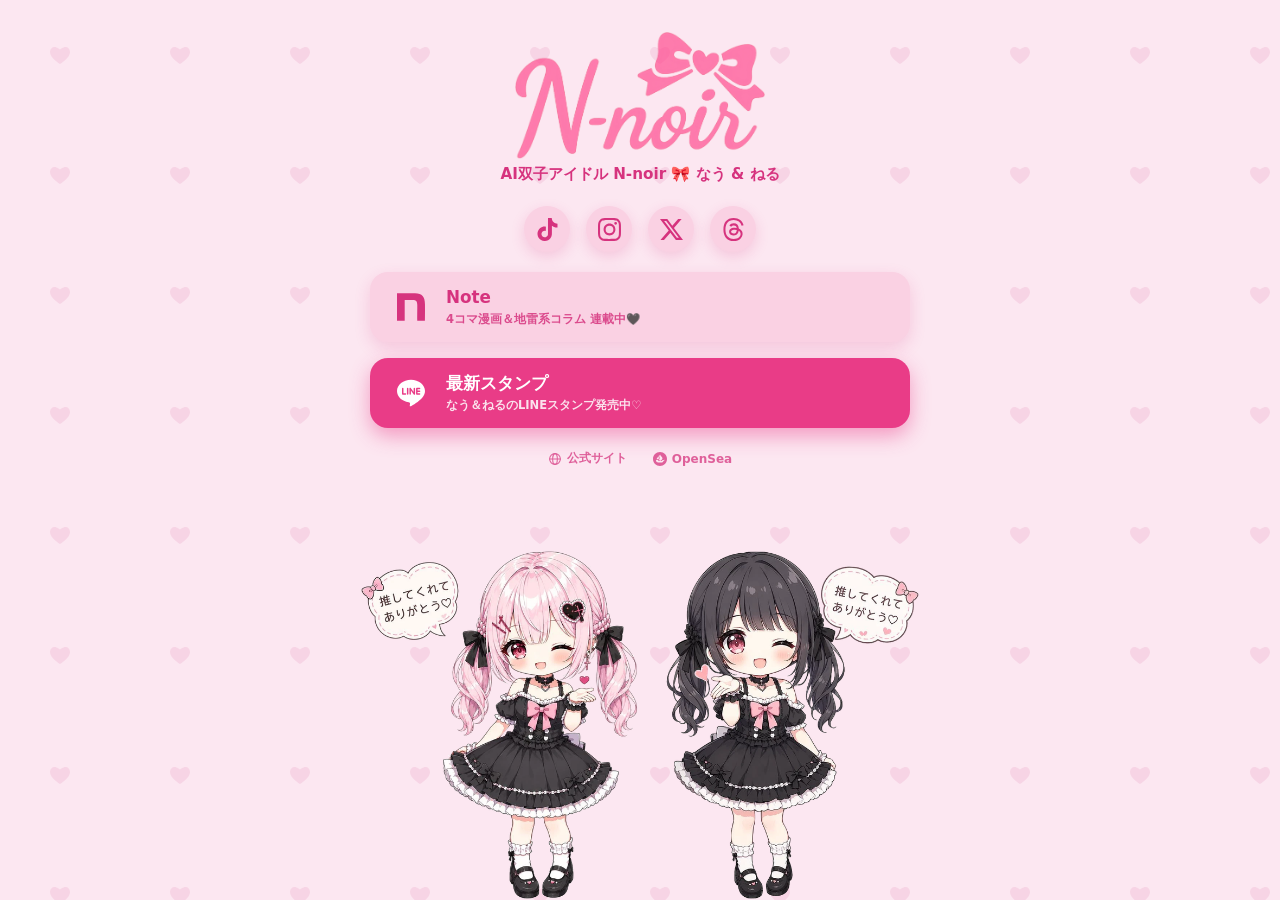
==== commit 0887d709: "Add X link between Instagram and Threads" ====
--- a/links.html
+++ b/links.html
@@ -228,6 +228,13 @@
       </svg>
     </a>
 
+    <a class="social-btn" href="https://x.com/nnoir__official"
+       target="_blank" rel="noopener" aria-label="X">
+      <svg viewBox="0 0 24 24" xmlns="http://www.w3.org/2000/svg" aria-hidden="true">
+        <path d="M18.901 1.153h3.68l-8.04 9.19L24 22.846h-7.406l-5.8-7.584-6.64 7.584H.47l8.6-9.835L0 1.154h7.594l5.243 6.932 6.064-6.933zm-1.29 19.49h2.039L6.487 3.24H4.3z"/>
+      </svg>
+    </a>
+
     <a class="social-btn" href="https://www.threads.com/@nnoir__official"
        target="_blank" rel="noopener" aria-label="Threads">
       <svg viewBox="0 0 24 24" xmlns="http://www.w3.org/2000/svg" aria-hidden="true">
